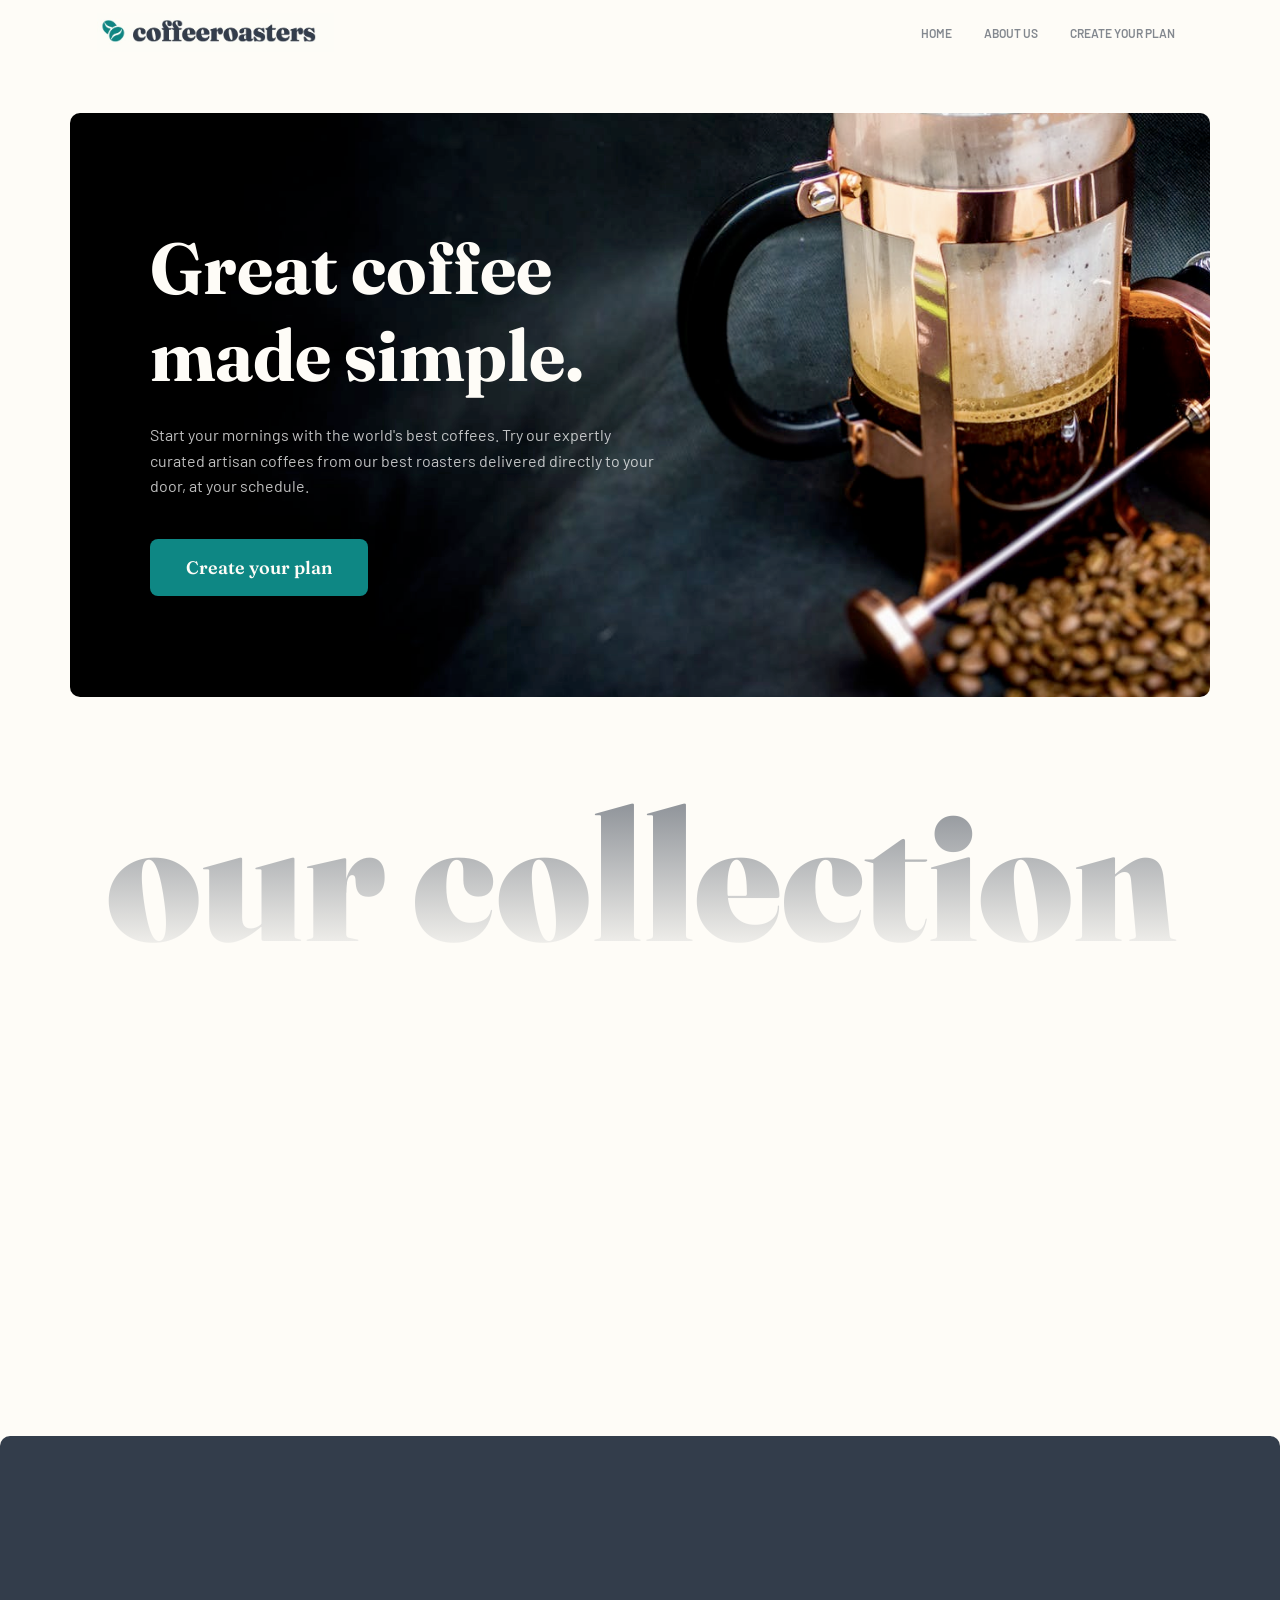
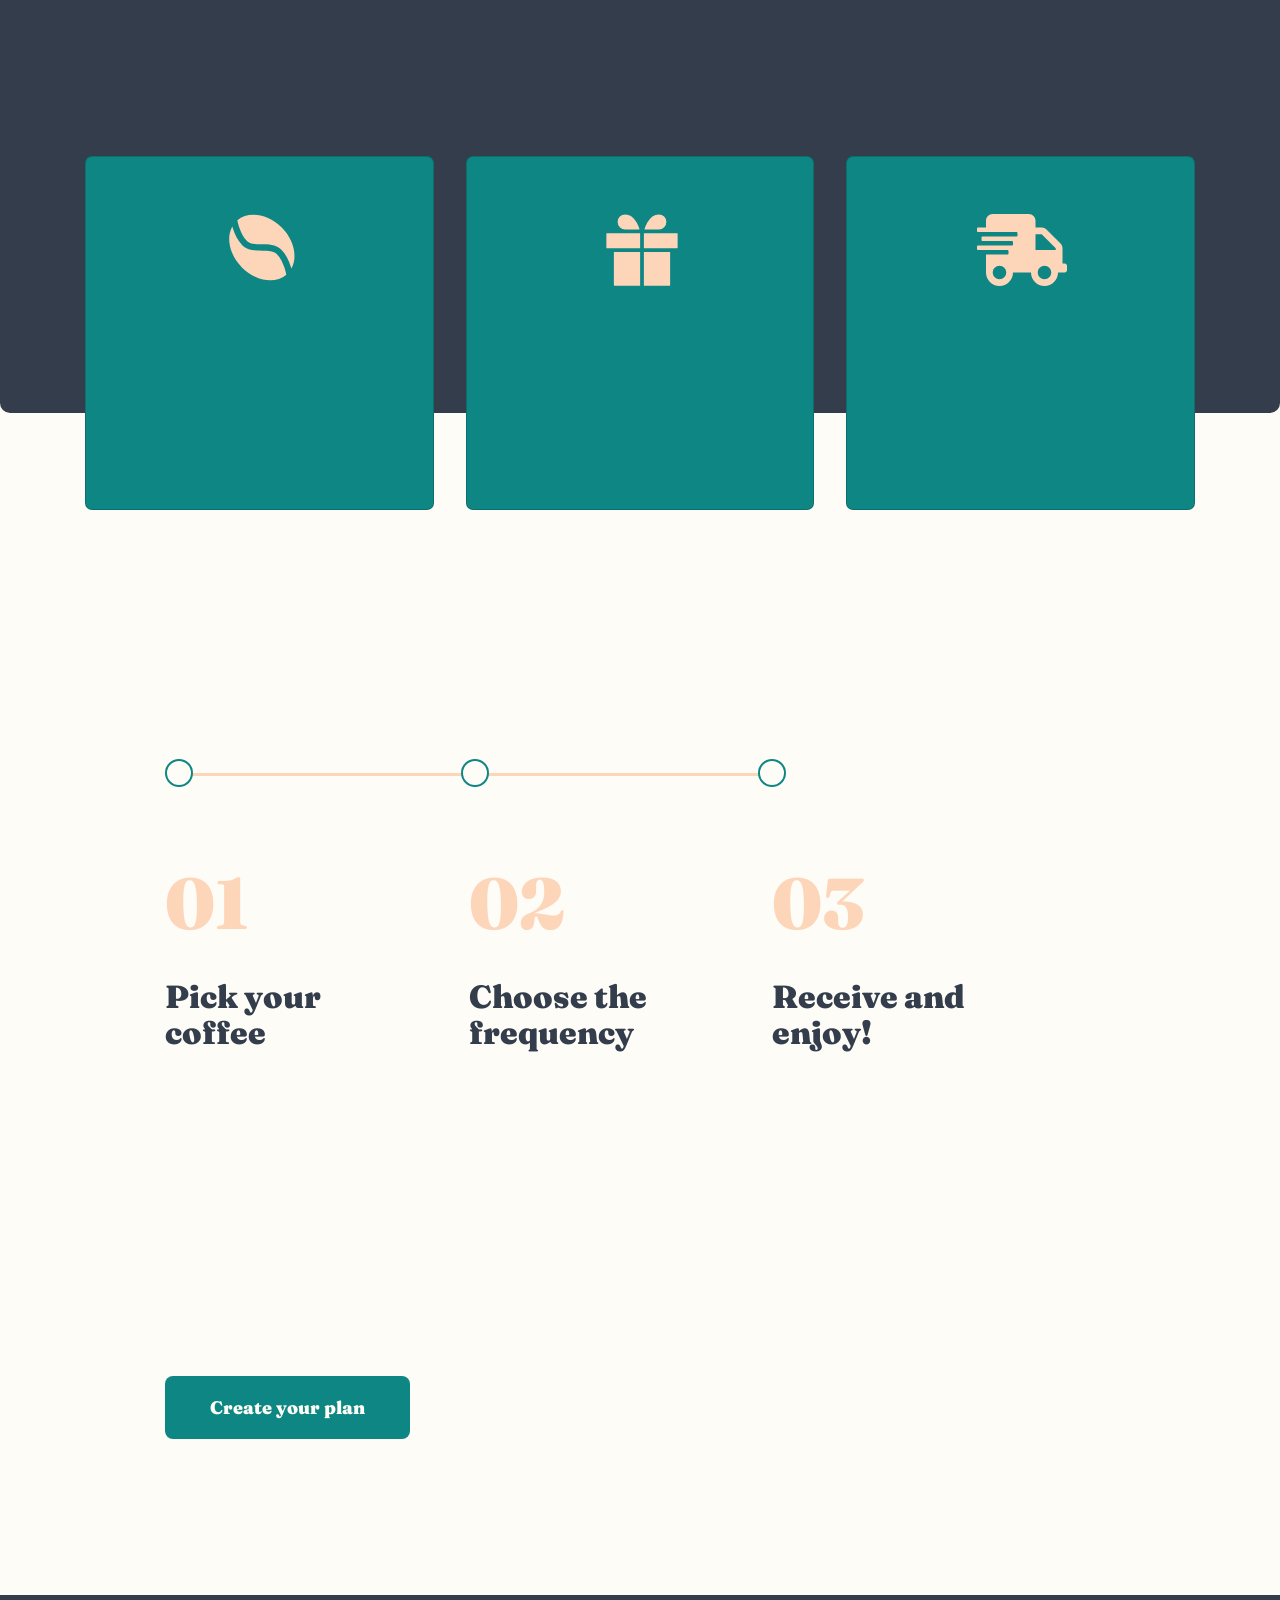
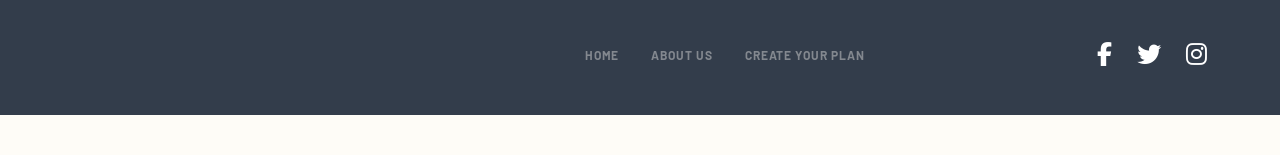
==== semi-final-master/semi-final-master/project1/index.html @ ee19f257 "Add files via upload" ====
<!DOCTYPE html>
<html lang="en">
<head>
    <meta charset="UTF-8">
    <meta name="viewport" content="width=device-width, initial-scale=1.0">
    <title>coffee roasters</title>
    <link rel="preconnect" href="https://fonts.googleapis.com">
<link rel="preconnect" href="https://fonts.gstatic.com" crossorigin>
<link href="https://fonts.googleapis.com/css2?family=Barlow:ital,wght@0,100;0,200;0,300;0,400;0,500;0,600;0,700;0,800;0,900;1,100;1,200;1,300;1,400;1,500;1,600;1,700;1,800;1,900&family=Cairo:wght@200..1000&family=Epilogue:ital,wght@0,100..900;1,100..900&family=Fraunces:ital,opsz,wght@0,9..144,100..900;1,9..144,100..900&family=Glory:ital,wght@0,100..800;1,100..800&family=Inter:ital,opsz,wght@0,14..32,100..900;1,14..32,100..900&family=Roboto:ital,wght@0,100..900;1,100..900&display=swap" rel="stylesheet">
    <link rel="preconnect" href="https://fonts.googleapis.com">
<link rel="preconnect" href="https://fonts.gstatic.com" crossorigin>
<link href="https://fonts.googleapis.com/css2?family=Barlow:ital,wght@0,100;0,200;0,300;0,400;0,500;0,600;0,700;0,800;0,900;1,100;1,200;1,300;1,400;1,500;1,600;1,700;1,800;1,900&family=Cairo:wght@200..1000&family=Epilogue:ital,wght@0,100..900;1,100..900&family=Glory:ital,wght@0,100..800;1,100..800&family=Inter:ital,opsz,wght@0,14..32,100..900;1,14..32,100..900&family=Roboto:ital,wght@0,100..900;1,100..900&display=swap" rel="stylesheet">
    <link href="https://cdn.jsdelivr.net/npm/bootstrap@5.3.8/dist/css/bootstrap.min.css" rel="stylesheet" integrity="sha384-sRIl4kxILFvY47J16cr9ZwB07vP4J8+LH7qKQnuqkuIAvNWLzeN8tE5YBujZqJLB" crossorigin="anonymous">
    <link rel="stylesheet" href="./style/styles.css">
    <link rel="stylesheet" href="https://cdnjs.cloudflare.com/ajax/libs/font-awesome/6.5.0/css/all.min.css">
</head> 
<body>
 <nav class="navbar navbar-expand-lg">
  <div class="container-fluid d-flex justify-content-between align-content-center align-items-center">
    <a class="navbar-brand d-flex align-items-center gap-2" href="#">
      <img src="./images/logo.jpeg" alt="coffeeroasters" class="logo object-fit-contain">
    </a>
    <div class="navbar-nav d-flex flex-row gap-3 phone-hide">
      <a class="nav-link fw-semibold navbar barlow phone-hide" href="index.html">HOME</a>
      <a class="nav-link fw-semibold navbar barlow phone-hide" href="aboutus.html">ABOUT US</a>
      <a class="nav-link fw-semibold navbar barlow phone-hide" href="subscribe.html">CREATE YOUR PLAN</a>
      <svg xmlns="http://www.w3.org/2000/svg" width="16px" height="15px" viewBox="0 0 24 24" class="phone-show nav-icon ">
	<path d="M0 0h24v24H0z" fill="none" />
	<path fill="#333d4b" d="M4 18q-.425 0-.712-.288T3 17t.288-.712T4 16h16q.425 0 .713.288T21 17t-.288.713T20 18zm0-5q-.425 0-.712-.288T3 12t.288-.712T4 11h16q.425 0 .713.288T21 12t-.288.713T20 13zm0-5q-.425 0-.712-.288T3 7t.288-.712T4 6h16q.425 0 .713.288T21 7t-.288.713T20 8z" />
</svg>

    </div>
  </div>
</nav>

<div class="container d-flex align-items-center justify-content-center gap-3 mt-5 position-relative overflow-hidden">
  <img src="./images/hero-image.png" alt="hero-image" class="hero-image  position-absolute z-0">
  <div class="overlay position-absolute phone-show z-1 "></div>
  <span class="position-absolute hero-text text-left d-flex flex-column gap-3 hero-span-1 z-3">
    <h1 class="fw-bold Fraunces white hero-text-h mb-2 z-3">Great coffee<br> made simple.</h1>
    <p class="barlow white2 mb-4 desktop-subtitle phone-hide subtitle z-3">Start your mornings with the world's best coffees. Try our expertly<br> curated artisan coffees from our best roasters delivered directly to your<br> door, at your schedule.</p>
     <p class="barlow white2 mb-4 tablet-subtitle phone-hide subtitle z-3">Start your mornings with the world's best coffees. Try our <br> expertly curated artisan coffees from our best roasters <br> delivered directly to your door, at your schedule.</p>
     <p class="barlow white2 mb-4  desktop-subtitle phone-show subtitle z-3">Start your mornings with the world's best <br> coffees. Try our  expertly curated artisan <br> coffees from our best roasters delivered <br> directly to your door, at your schedule.</p>
    <button onclick="window.location.href='subscribe.html'" class="btn btn2 white rounded-3 py-2 fw-semibold Fraunces green z-3">Create your plan</button>
  </span>
</div>

<div class="  collection-wrapper position-relative overflow-hidden">
  <p class="our-collection Fraunces position-absolute w-100 text-center z-0">our collection</p>
  <div class="d-flex justify-content-center  pt-5 coffee-row z-1">

    <div class="d-flex flex-column align-items-center coffee-card">
      <img src="./images/gran.png" alt="coffee" class="coffee0">
      <h3 class="Fraunces h3-0 desktop-subtitle">Gran Espresso</h3>
      <p class="p0 barlow text-center desktop-subtitle subtitle">Light and flavorful blend with cocoa and black pepper for an intense experience.</p>
       <div class="tablet-subtitle">
        <h3 class="Fraunces  h3-0">Gran Espresso</h3>
      <p class="p0 barlow text-center subtitle">Light and flavorful blend with cocoa and black pepper for an intense experience.</p>
       </div>
    </div>

    <div class="d-flex flex-column align-items-center coffee-card">
      <img src="./images/planatlo.png" alt="coffee" class="coffee0">
      <h3 class="Fraunces h3-0 desktop-subtitle">Planalto</h3>
      <p class="p0 barlow text-center desktop-subtitle subtitle">Brazilian dark roast with rich and velvety body, and hints of fruits and nuts.</p>
        <div class="tablet-subtitle">
       <h3 class="Fraunces h3-0">Planalto</h3>
      <p class="p0 barlow text-center subtitle">Brazilian dark roast with rich and velvety body, and hints of fruits and nuts.</p>
      </div>
    </div>

    <div class="d-flex flex-column align-items-center coffee-card">
      <img src="./images/picollo.png" alt="coffee" class="coffee0">
      <h3 class="Fraunces h3-0 desktop-subtitle">Piccollo</h3>
      <p class="p0 barlow text-center desktop-subtitle subtitle">Mild and smooth blend featuring notes of toasted almond and dried cherry.</p>
      <div class="tablet-subtitle">
        <h3 class="Fraunces h3-0">Piccollo</h3>
      <p class="p0 barlow text-center subtitle">Mild and smooth blend featuring notes of toasted almond and dried cherry.</p>
      </div>

    </div>

    <div class="d-flex flex-column align-items-center coffee-card">
      <img src="./images/danche.png" alt="coffee" class="coffee1">
      <h3 class="Fraunces h3-0 desktop-subtitle">Danche</h3>
      <p class="p0 barlow text-center desktop-subtitle subtitle">Ethiopian hand-harvested blend densely packed with vibrant fruit notes.</p>
      <div class="tablet-subtitle">
        <h3 class="Fraunces h3-0">Danche</h3>
      <p class="p0 barlow text-center">Ethiopian hand-harvested blend densely packed with vibrant fruit notes.</p>
      </div>

    </div>

  </div>
</div>
<div class="d-flex div-1 justify-content-center align-self-center position-relative text-center ">
  <div class="choose-us-container position-absolute ">
    <h3 class="choose-us white Fraunces phone-hide">Why choose us?</h3>
    <h3 class="choose-us white Fraunces phone-show">Why choose <br> us?</h3>
    <p class="choose-us-text barlow white2 subtitle ">A large part of our role is choosing which particular coffees will be featured <br>
in our range. This means working closely with the best coffee growers to give <br>
you a more impactful experience on every level.</p>
  </div> 
  <div class="d-flex card-container position-absolute align-content-center justify-content-center align-items-center ">
 <div class="card green">
  <svg xmlns="http://www.w3.org/2000/svg" width="71px" height="71px" viewBox="0 0 14 14" class="icon2 desktop-subtitle">
	<path d="M0 0h14v14H0z" fill="none" />
	<path fill="#FDD6BA" fill-rule="evenodd" d="M2.175 12.356c2.221 1.867 6.048 1.27 8.75-1.431C13.37 8.48 14.09 5.114 12.822 2.85q-.073.26-.17.553c-.328.986-.894 2.252-1.837 3.196c-.54.54-1.2.79-1.859.91c-.635.116-1.315.116-1.928.116H7c-.645 0-1.219.002-1.733.095c-.501.091-.895.262-1.198.565c-.743.743-1.232 1.796-1.536 2.707a11 11 0 0 0-.358 1.364m-.997-1.206C-.09 8.886.63 5.52 3.075 3.075C5.777.373 9.604-.222 11.825 1.644l-.047.23c-.062.286-.162.685-.312 1.134c-.303.91-.792 1.964-1.535 2.707c-.303.303-.697.474-1.198.565c-.514.093-1.088.095-1.733.095h-.028c-.613 0-1.293 0-1.928.115c-.659.12-1.319.371-1.859.911c-.943.944-1.509 2.21-1.837 3.196q-.097.292-.17.553" clip-rule="evenodd" />
</svg>
<svg xmlns="http://www.w3.org/2000/svg" width="71px" height="71px" viewBox="0 0 14 14" class="icon2 tablet-subtitle">
	<path d="M0 0h14v14H0z" fill="none" />
	<path fill="#FDD6BA" fill-rule="evenodd" d="M2.175 12.356c2.221 1.867 6.048 1.27 8.75-1.431C13.37 8.48 14.09 5.114 12.822 2.85q-.073.26-.17.553c-.328.986-.894 2.252-1.837 3.196c-.54.54-1.2.79-1.859.91c-.635.116-1.315.116-1.928.116H7c-.645 0-1.219.002-1.733.095c-.501.091-.895.262-1.198.565c-.743.743-1.232 1.796-1.536 2.707a11 11 0 0 0-.358 1.364m-.997-1.206C-.09 8.886.63 5.52 3.075 3.075C5.777.373 9.604-.222 11.825 1.644l-.047.23c-.062.286-.162.685-.312 1.134c-.303.91-.792 1.964-1.535 2.707c-.303.303-.697.474-1.198.565c-.514.093-1.088.095-1.733.095h-.028c-.613 0-1.293 0-1.928.115c-.659.12-1.319.371-1.859.911c-.943.944-1.509 2.21-1.837 3.196q-.097.292-.17.553" clip-rule="evenodd" />
</svg>
 <h3 class="card-text white Fraunces quality">Best quality</h3>
 <p class="white barlow card-subtext desktop-subtitle phone-hide subtitle">Discover an endless variety of the world’s <br> best artisan coffee from each of our <br> roasters.</p>
 <p class="white barlow card-subtext1 tablet-subtitle phone-hide subtitle">Discover an endless variety of the world’s  best artisan <br> coffee from each of our  roasters.</p>
  <p class="white barlow card-subtext1 phone-show subtitle">Discover an endless variety of the world’s  best artisan  coffee from each of our  roasters.</p>

 </div>
  <div class="card green">
    <svg xmlns="http://www.w3.org/2000/svg" width="90px" height="90px" viewBox="0 0 24 24" class="green1 icon1 tablet-subtitle">
	<path d="M0 0h24v24H0z" fill="none" />
	<path fill="#FDD6BA" stroke="currentColor" stroke-linecap="round" stroke-linejoin="round" stroke-width="1" d="M20 12v9.4a.6.6 0 0 1-.6.6H4.6a.6.6 0 0 1-.6-.6V12m17.4-5H2.6a.6.6 0 0 0-.6.6v3.8a.6.6 0 0 0 .6.6h18.8a.6.6 0 0 0 .6-.6V7.6a.6.6 0 0 0-.6-.6M12 22V7m0 0H7.5a2.5 2.5 0 1 1 0-5C11 2 12 7 12 7m0 0h4.5a2.5 2.5 0 0 0 0-5C13 2 12 7 12 7" />
</svg>
 <svg xmlns="http://www.w3.org/2000/svg" width="90px" height="90px" viewBox="0 0 24 24" class="green1 icon1 desktop-subtitle">
	<path d="M0 0h24v24H0z" fill="none" />
	<path fill="#FDD6BA" stroke="currentColor" stroke-linecap="round" stroke-linejoin="round" stroke-width="1" d="M20 12v9.4a.6.6 0 0 1-.6.6H4.6a.6.6 0 0 1-.6-.6V12m17.4-5H2.6a.6.6 0 0 0-.6.6v3.8a.6.6 0 0 0 .6.6h18.8a.6.6 0 0 0 .6-.6V7.6a.6.6 0 0 0-.6-.6M12 22V7m0 0H7.5a2.5 2.5 0 1 1 0-5C11 2 12 7 12 7m0 0h4.5a2.5 2.5 0 0 0 0-5C13 2 12 7 12 7" />
</svg>
 <h3 class="card-text white Fraunces benefits">Exclusive benefits</h3>
 <p class="white barlow card-subtext desktop-subtitle subtitle">Special offers and swag when you <br> subscribe, including 30% off your first <br> shipment.</p>
  <p class="white barlow card-subtext2 tablet-subtitle subtitle">Special offers and swag when you  subscribe, <br> including 30% off your first  shipment.</p>

</div>
  <div class="card green">
    <svg xmlns="http://www.w3.org/2000/svg" width="90px" height="90px" viewBox="0 0 640 512" class="icon3 desktop-subtitle">
	<path d="M0 0h640v512H0z" fill="none" />
	<path fill="#FDD6BA" d="M624 352h-16V243.9c0-12.7-5.1-24.9-14.1-33.9L494 110.1c-9-9-21.2-14.1-33.9-14.1H416V48c0-26.5-21.5-48-48-48H112C85.5 0 64 21.5 64 48v48H8c-4.4 0-8 3.6-8 8v16c0 4.4 3.6 8 8 8h272c4.4 0 8 3.6 8 8v16c0 4.4-3.6 8-8 8H40c-4.4 0-8 3.6-8 8v16c0 4.4 3.6 8 8 8h208c4.4 0 8 3.6 8 8v16c0 4.4-3.6 8-8 8H8c-4.4 0-8 3.6-8 8v16c0 4.4 3.6 8 8 8h208c4.4 0 8 3.6 8 8v16c0 4.4-3.6 8-8 8H64v128c0 53 43 96 96 96s96-43 96-96h128c0 53 43 96 96 96s96-43 96-96h48c8.8 0 16-7.2 16-16v-32c0-8.8-7.2-16-16-16M160 464c-26.5 0-48-21.5-48-48s21.5-48 48-48s48 21.5 48 48s-21.5 48-48 48m320 0c-26.5 0-48-21.5-48-48s21.5-48 48-48s48 21.5 48 48s-21.5 48-48 48m80-208H416V144h44.1l99.9 99.9z" />
</svg>
<svg xmlns="http://www.w3.org/2000/svg" width="90px" height="90px" viewBox="0 0 640 512" class="icon3 tablet-subtitle">
	<path d="M0 0h640v512H0z" fill="none" />
	<path fill="#FDD6BA" d="M624 352h-16V243.9c0-12.7-5.1-24.9-14.1-33.9L494 110.1c-9-9-21.2-14.1-33.9-14.1H416V48c0-26.5-21.5-48-48-48H112C85.5 0 64 21.5 64 48v48H8c-4.4 0-8 3.6-8 8v16c0 4.4 3.6 8 8 8h272c4.4 0 8 3.6 8 8v16c0 4.4-3.6 8-8 8H40c-4.4 0-8 3.6-8 8v16c0 4.4 3.6 8 8 8h208c4.4 0 8 3.6 8 8v16c0 4.4-3.6 8-8 8H8c-4.4 0-8 3.6-8 8v16c0 4.4 3.6 8 8 8h208c4.4 0 8 3.6 8 8v16c0 4.4-3.6 8-8 8H64v128c0 53 43 96 96 96s96-43 96-96h128c0 53 43 96 96 96s96-43 96-96h48c8.8 0 16-7.2 16-16v-32c0-8.8-7.2-16-16-16M160 464c-26.5 0-48-21.5-48-48s21.5-48 48-48s48 21.5 48 48s-21.5 48-48 48m320 0c-26.5 0-48-21.5-48-48s21.5-48 48-48s48 21.5 48 48s-21.5 48-48 48m80-208H416V144h44.1l99.9 99.9z" />
</svg>
     <h3 class="card-text white Fraunces benefits">Free shipping</h3>
 <p class="white barlow card-subtext desktop-subtitle phone-hide subtitle">We cover the cost and coffee is delivered <br> fast. Peak freshness: guaranteed.</p>
 <p class="white barlow card-subtext3 tablet-subtitle phone-hide subtitle">We cover the cost and coffee is delivered  fast. Peak<br> freshness: guaranteed.</p>
  <p class="white barlow card-subtext phone-show subtitle">We cover the cost and coffee is delivered  fast. Peak freshness: guaranteed.</p>

  </div>
 
</div>
  </div>
</div>
<div class="space"></div>
<div class="how-it-work-container">
<p class="section-label Fraunces">How it works</p>

  <div class="timeline-wrapper phone-hide">
    <div class="timeline-line phone-hide"></div>
    <div class="d-flex position-relative justify-content-between z-1 green1">
      <div class="dot"></div>
      <div class="dot"></div>
      <div class="dot"></div>
    </div>
  </div>

  <div class="row g-4">
    <div class="col-md-4">
      <div class="step-number Fraunces o">01</div>
      <div class="step-title Fraunces">Pick your <br> coffee</div>
      <p class="step-desc barlow desktop-subtitle subtitle">Select from our evolving range of artisan <br> coffees. Our beans are ethically sourced <br> and we pay fair prices for them. There are <br> new coffees in all profiles every month <br> for you to try out.</p>
       <p class="step-desc barlow tablet-subtitle subtitle">Select from our evolving range<br> of artisan  coffees. Our beans<br> are ethically sourced  and we<br> pay fair prices for them. There <br>are  new coffees in all profiles <br> every month  for you to try out.</p>

    </div>
    <div class="col-md-4">
      <div class="step-number Fraunces">02</div>
      <div class="step-title Fraunces">Choose the <br> frequency</div>
      <p class="step-desc barlow desktop-subtitle subtitle">Customize your order frequency, <br> quantity, even your roast style and grind <br> type. Pause, skip or cancel your <br> subscription with no commitment <br> through our online portal.</p>
      <p class="step-desc barlow tablet-subtitle subtitle">Customize your order <br> frequency, quantity, even your <br> roast style and grind  type. <br> Pause, skip or cancel your <br> subscription with no <br> commitment  through our online <br> portal.</p>

    </div>
    <div class="col-md-4">
      <div class="step-number Fraunces">03</div>
      <div class="step-title Fraunces">Receive and <br> enjoy!</div>
      <p class="step-desc barlow desktop-subtitle subtitle">We ship your package within 48 hours, <br> freshly roasted. Sit back and enjoy <br> award-winning world-class coffees <br> curated to provide a distinct tasting <br> experience.</p>
      <p class="step-desc barlow tablet-subtitle subtitle">We ship your package within 48 <br> hours,  freshly roasted. Sit back <br> and enjoy  award-winning world- <br>class coffees  curated to provide <br> a distinct tasting  experience.</p>

    </div>
  </div>

  <button onclick="window.location.href='subscribe.html'" class="btn-cta green white Fraunces" >Create your plan</button>
  </div>
  <footer class=" d-flex align-items-center justify-content-between " >
  <div class="  container-fluid icons-container">
    <div class="d-flex align-items-center justify-content-between align-content-center">

      <img src="./images/img-footer.jpeg" alt="logo">

      <div class="d-flex  icon-container ">
        <a href="#" class="barlow footer-icon">HOME</a>
        <a href="aboutus.html" class="barlow footer-icon">ABOUT US</a>
        <a href="#" class="barlow footer-icon">CREATE YOUR PLAN</a>
      </div>

      <div class="d-flex gap-4">
  <a href="#"><i class="fab fa-facebook-f "></i></a>
  <a href="#"><i class="fab fa-twitter"></i></a>
  <a href="#"><i class="fab fa-instagram"></i></a>
</div>

    </div>
  </div>
</footer>
<script src="main.js"></script>
</body>
</html>
---- semi-final-master/semi-final-master/project1/style/styles.css ----
* {
    margin: 0;
    padding: 0;
    box-sizing: border-box;
}
body {
    background-color: #FEFCF7;
}
.navbar {
    font-size: 12px;
    color: #83888F;
    animation: fadeInDown 0.7s ease both;
}
.black {
    color: #333D4B;
}
.subtitle {
    font-weight: 400;
    font-size: 16px;
    line-height: 160%;
}
.tablet-card{
    display: none;
}
.phone-show{
  display: none;
}
.green1{
    color: #0E8784;
}
.logo {
    width: 236.999694824218px;
    height: auto;
    margin-left: 85px;
}
.navbar-nav {
    margin-right: 85px !important;
}
.tablet-subtitle{
    display: none;
}
.hero-image {
    width: 1947px;
    height: 1298px;
    top: -539px;
    left: -6px;
}
.container {
    width: 1270px !important;
    height: 584px !important;
    border-radius: 10px;
}
.barlow {
    font-family: 'Barlow', sans-serif;
}
.Fraunces {
    font-family: 'Fraunces', serif;
}
.white {
    color: #FEFCF7;
}
.hero-text-h {
    font-size: 72px;
    font-weight: 900px;
}
.hero-span-1 {
    left: 80px;
    top: 112px;
}
.white2 {
    color: rgba(255, 255, 255, 0.75);
}
.green {
    background-color: #0E8784;
}
.btn2 {
    font-size: 18px !important;
    width: 218px;
    height: 57px;
}
.btn2:hover {
    background-color: #66D2CF !important;
    color: #ffffff !important;
}
.our-collection {
    font-size: 182px;
    background: linear-gradient(to bottom, #83888F, #FEFCF7);
    -webkit-background-clip: text;
    -webkit-text-fill-color: transparent;
    background-clip: text;
    font-weight: 900;
    line-height: 100%;
    top:  27px;
    left: 0;
    white-space: nowrap;
}
.collection-wrapper {
    padding: 0 80px 80px;
    margin-top: 60px;
}

.coffee-row {
    position: relative;
    margin-top: 100px;
    padding-bottom: 40px;
    gap: 65px;
}
.coffee-card {
    gap: 16px;
    width: 220px;
}
.coffee0 {
    width: 253.5px;
    height: 193px;
    object-fit: contain;
}
.h3-0 {
    font-weight: 900;
    font-size: 24px;
}
.p0 {
    font-weight: 400;
    line-height: 160%;
    color: #333D4B;
}
.coffee1 {
    margin-top: 5px;
    width: 230.5px;
    height: 193px;
    object-fit: contain;
}
.div-1{
  width: 1280px;
  height: 577px;
  border-radius: 10px;
  background-color: #333D4B;
   margin: 0 auto;
}
.choose-us-container{
    top: 96px;
}
.choose-us{
    font-size: 40px;
    font-weight: 900;
    line-height: 120%;
}
.choose-us-text{
    line-height: 160%;
    font-weight: 400;
    margin-top: 35px;
}
.card-container{
    top: 320px;
    gap: 32px;
}
.card{
    width: 348.6666564941406px;
    height: 353.9998779296875px;
    border-radius: 7px;
}
.icon2{
    transform: translate(140.33px, 55px) scaleX(-1);
}
.icon1{
    transform: translate(130px, 48px)
}
.benefits{
    margin-top: 90px;
}
.card-text{
    font-size: 24px;
    font-weight: 900;
    line-height: 150%;
}
.card-subtext{
    line-height: 160%;
    font-weight: 400;
    margin-top: 15px;
}
.quality{
     margin-top: 100px;
}
.icon3{
    transform: translate(130px, 48px)
}
.space{
    width: 230px;
    height: 230px;
}
.how-it-work-container{
    margin-left: 165px;
    margin-right: 228px;
}
.section-label {
color: #83888F;
font-weight: 900;
line-height: 150%;
font-size: 24px;
 margin-bottom: 80px;
}
.timeline-wrapper {
  position: relative;
  margin-bottom: 80px;
   width: 70%;
}

.timeline-line {
  position: absolute;
  top: 14px;
  left: 14px;
  right: 14px;
  height: 3px;
  background:#FDD6BA ;
  z-index: 0;
}
.dot {
  width: 28px;
  height: 28px;
  border-radius: 50%;
  border: 2px solid #0E8784 ;
  background: #FEFCF7;
}

.step-number {
  font-size: 72px;
  font-weight: 900;
  color: #FDD6BA;
  line-height: 100%;
  margin-bottom:40px;
}

.step-title {
  font-size: 32px;
  font-weight: 900;
  line-height: 113.99999999999999%;
  color: #333D4B;
  margin-bottom: 40px;
  
}

.step-desc {
    font-weight: 400;
  font-size: 16px;
  color: #333D4B;
  line-height: 160%;
}

.btn-cta {
  border: none;
  padding:  18px 45px;
  font-size: 18px;
  font-weight: 900;
  border-radius: 8px;
  cursor: pointer;
  margin-top: 64px;
}


.btn-cta:hover {
    background-color: #66D2CF !important;
    color: #ffffff !important;
}
footer {
  background-color: #333D4B;
  width: 1280px;
  height: 119.99993896484375px;
  margin: 0 auto;
  margin-top: 156px;
  margin-bottom: 40px;
  padding: 20px 60px;
}

footer img {
    width: 237.000244140625;
  height: 50px;
}

footer a {
  color: #fff;
  font-weight: 700;
  text-decoration: none;
  font-size: 12px;
  letter-spacing: 0.92px;
}
.footer-icon{
    color: #83888F;
    transition: color 0.3s;
}
footer i {
  font-size: 24px;
}
.icon-container{
    gap: 32px;
}
icons-container{
  margin-left: 80px !important;
}

.footer-icon:hover{
    color: #FFFFFF;
} 
footer a i {
  transition: color 0.3s;
}

footer a:hover i {
  color: #FDD6BA;
}
@keyframes fadeInDown {
  from { opacity: 0; transform: translateY(-30px); }
  to { opacity: 1; transform: translateY(0); }
}

@keyframes fadeInUp {
  from { opacity: 0; transform: translateY(30px); }
  to { opacity: 1; transform: translateY(0); }
}

@keyframes fadeInLeft {
  from { opacity: 0; transform: translateX(-40px); }
  to { opacity: 1; transform: translateX(0); }
}

@keyframes fadeInRight {
  from { opacity: 0; transform: translateX(40px); }
  to { opacity: 1; transform: translateX(0); }
}

@keyframes scaleIn {
  from { opacity: 0; transform: scale(0.85); }
  to { opacity: 1; transform: scale(1); }
}


.reveal-on-scroll {
    opacity: 0;
    transform: translateY(30px);
    transition: all 0.6s ease-out;
}

.reveal-on-scroll.in-view {
    opacity: 1;
    transform: translateY(0);
}
.hero-span-1 {
  animation: fadeInLeft 0.9s ease 0.2s both;
}

.hero-image {
  animation: scaleIn 1s ease both;
}

.coffee-card {
  animation: fadeInUp 0.7s ease both;
}

.coffee-card:nth-child(1) { animation-delay: 0.1s; }
.coffee-card:nth-child(2) { animation-delay: 0.25s; }
.coffee-card:nth-child(3) { animation-delay: 0.4s; }
.coffee-card:nth-child(4) { animation-delay: 0.55s; }

.card {
  animation: fadeInUp 0.7s ease both;
  transition: transform 0.3s ease;
}

.card:hover {
  transform: translateY(-8px);
}

.card:nth-child(1) { animation-delay: 0.1s; }
.card:nth-child(2) { animation-delay: 0.25s; }
.card:nth-child(3) { animation-delay: 0.4s; }

.step-number {
  animation: fadeInLeft 0.7s ease both;
}

.col-md-4:nth-child(1) .step-number { animation-delay: 0.1s; }
.col-md-4:nth-child(2) .step-number { animation-delay: 0.25s; }
.col-md-4:nth-child(3) .step-number { animation-delay: 0.4s; }

.btn-cta {
  animation: scaleIn 0.6s ease 0.5s both;
  transition: transform 0.2s ease, background-color 0.3s;
}

.btn-cta:hover {
  transform: scale(1.05);
}

.btn2 {
  transition: transform 0.2s ease, background-color 0.3s;
}

.btn2:hover {
  transform: scale(1.05);
}

.dot {
  animation: scaleIn 0.5s ease both;
}

.dot:nth-child(1) { animation-delay: 0.1s; }
.dot:nth-child(2) { animation-delay: 0.3s; }
.dot:nth-child(3) { animation-delay: 0.5s; }

footer {
  animation: fadeInUp 0.7s ease 0.3s both;
}
/* تأثير مموج وحركة ناعمة لزرار الـ CTA */
.btn-cta, .btn2 {
    transition: all 0.4s cubic-bezier(0.175, 0.885, 0.32, 1.275);
    position: relative;
    overflow: hidden;
}

.btn-cta:hover, .btn2:hover {
    transform: translateY(-4px) scale(1.03);
    box-shadow: 0 10px 20px rgba(14, 135, 132, 0.3);
}

/* حركة ذكية لكروت القهوة عند الـ Hover */
.coffee-card {
    transition: transform 0.4s ease, box-shadow 0.4s ease;
    border-radius: 8px;
    padding: 15px;
}

.coffee-card:hover {
    transform: translateY(-10px);
    background-color: #ffffff;
    box-shadow: 0 15px 30px rgba(0, 0, 0, 0.05);
}

/* حركة دوران خفيفة للأيقونات داخل كروت المميزات */
.card {
    transition: transform 0.4s ease, box-shadow 0.4s ease;
}
.card:hover svg {
    animation: wobble 0.6s ease alternate;
}

@keyframes wobble {
    0% { transform: translateY(0) scaleX(-1); } /* حافظنا على الـ scaleX الحالي بتاعك */
    50% { transform: translateY(-8px) scaleX(-1) rotate(5deg); }
    100% { transform: translateY(0) scaleX(-1); }
}

/* أنيميشن ناعم للـ Links في الفوتر والـ Navbar */
.nav-link, footer a {
    position: relative;
    transition: color 0.3s ease;
}
.nav-link::after, footer a::after {
    content: '';
    position: absolute;
    width: 0;
    height: 2px;
    bottom: -4px;
    left: 0;
    background-color: #0E8784;
    transition: width 0.3s ease;
}
.nav-link:hover::after, footer a:hover::after {
    width: 100%;
}

@media (min-width: 769px) and (max-width: 1024px) {
  .logo{
    margin-left: 0px; 
  }
  .navbar-nav{
    margin-right: 0px !important; 
    gap: 33px !important;
  }
  .container {          
    width: 704px;     
    height: 504; 
    margin-top: 40px !important;        
  }

  .hero-image {        
    top: -535px;
    left: -290px;    
  }
  .hero-text-h {
    font-size: 48px;
    font-weight: 900px;
    line-height: 100%;
}
.hero-span-1 {
    left: 60px;
    top:  140px;
    line-height: 160%;
    font-weight: 400;
    
}
.desktop-subtitle{
    display: none !important;
}

    
  

  .our-collection {
    font-size: 112px;
    top:  20px;
    left: 12.04px;
    line-height: 100%;
  }

  .coffee-row {
    display: flex;
    margin-top: 40px;
    flex-direction: column;
  }

   .coffee-card {
    flex-direction: row !important;  
    width: 100%;
    gap: 24px;
    
  }

  .tablet-subtitle {
    display: flex !important;
    flex: 1;
    flex-direction: column;
    
  }

  .coffee0,
  .coffee1 {
    width: 253.5px;
    height: 193px;
  }
  .p0{
    text-align: left !important;
    margin-top: 24px !important;
  }
.div-1{
    width: 704px;
    height: 577px;
}
.choose-us-container{
    top: 64px;
}
.card-container{
    flex-direction: column;
}
.card{
    width: 573px;
    height: 188px;
}


.card-text{
     text-align: left;
    margin-top: -40px !important;
     margin-left: 180px !important;
}

.card-subtext1{
   align-items: center !important;
   text-align: left;
   margin-top: 10px;
   margin-left: 150px !important;
}
.card-subtext2{
   align-items: center !important;
   text-align: left;
   margin-top: 10px;
   margin-left: 90px !important;
}
.card-subtext3{
   align-items: center !important;
   text-align: left;
   margin-top: 10px;
   margin-left: 140px !important;
}
.quality{
    margin-top: 100px;
}
 
.icon2{
    transform: translate(50px, 55px) scaleX(-1);
    margin: 0px;
    gap: 8.45px;
}
.icon1{
    transform: translate(50px, 48px);
    margin: 0px;
}
  .icon3{
    transform: translate(50px, 55px) ;
    margin: 0px;
}
.how-it-work-container{
    margin-left: 32px;
   margin-right: 32px !important;
   margin-top: 230px;
}
footer{
  width: 704px;
  height: 100px;
  gap: 73px ;
   padding: 30px 20px;

}
footer img{
  width: 160.00035095214844px;
  height: auto;
  
}
footer .icons-container > div {
   
    gap: 24px !important; 
    
}


footer .icon-container {

    gap: 16px !important;
}

footer img {
    width: 160px;
    height: auto;
    margin-bottom: 10px;
}

footer i {
    font-size: 20px;
}
}
@media (max-width: 768px) {
 .phone-hide{
  display: none;
 } 
 .phone-show{
  display: block;
  
 }
 
 .nav-icon{
  transform: translate(490px,  0px);
 }
 .navbar{
  width: 343px;
  
 }
 .logo{
  width: 160px;
  height: 16.2021484375;
  margin-left: 5px;
 }
 .container {          
    width: 343px !important;     
    height: 506px !important; 
    margin-top: 20px !important;        
  }
  .hero-text-h{
    font-size: 40px;
  } 
  .hero-span-1{
    top: 50;
    left: 30px;
    align-items: center;
  }
.hero-image {
  object-fit: contain !important;
  top: -570px;
  left: -550px;
}
.overlay{
  width: 343px !important;     
  height: 506px !important; 
  background-color: #00000099;
}
.our-collection {
    font-size: 40px;
    top:  20px;
    left: 12.04px;
    line-height: 100%;
  }
  .coffee-row {
    display: flex;
    margin-top: 40px;
    flex-direction: column;
  }

   .coffee-card {
    flex-direction: column !important;  
    width: 100%;
    gap: 24px;
    
  }
  .div-1{
    width: 343px;
    height: 577px;
}
.card-container{
  flex-direction: column !important;
  top: 70% !important;
}
.card{
    width: 280px;
    height: 258.84564208984375px;
}
.choose-us-text{
  font-size: 16px;
  line-height: 160%;
  padding: 15px;
}
.icon2{
    transform: translate(100px, 30px) scaleX(-1);
    margin: 0px;
    gap: 8.45px;
}
.icon1{
  width: 75px;
    transform: translate(100px, 10px);
    margin: 0px;
}
  .icon3{
    width: 75px !important;
    transform: translate(100px, 10px) ;
    margin: 0px;
}
.quality{
    margin-top: 40px;
}
.card-subtext1{
  padding: 15px;
}
.benefits{
  margin-top: 10px;
}
.how-it-work-container{
  display: flex;
  flex-direction: column;
  margin-top: 500px;
  text-align: center;
  margin-left: 16px;
  margin-right: 16px;
  justify-content: center;
  align-items: center;

}

footer {
    width: 100%; 
    height: auto; 
    padding: 30px 20px;
}


footer .icons-container > div {
    flex-direction: column !important; 
    gap: 24px !important; 
    text-align: center;
}


footer .icon-container {
    flex-direction: row; 
    gap: 16px !important;
}

footer img {
    width: 160px;
    height: auto;
    margin-bottom: 10px;
}

footer i {
    font-size: 20px;
}
}
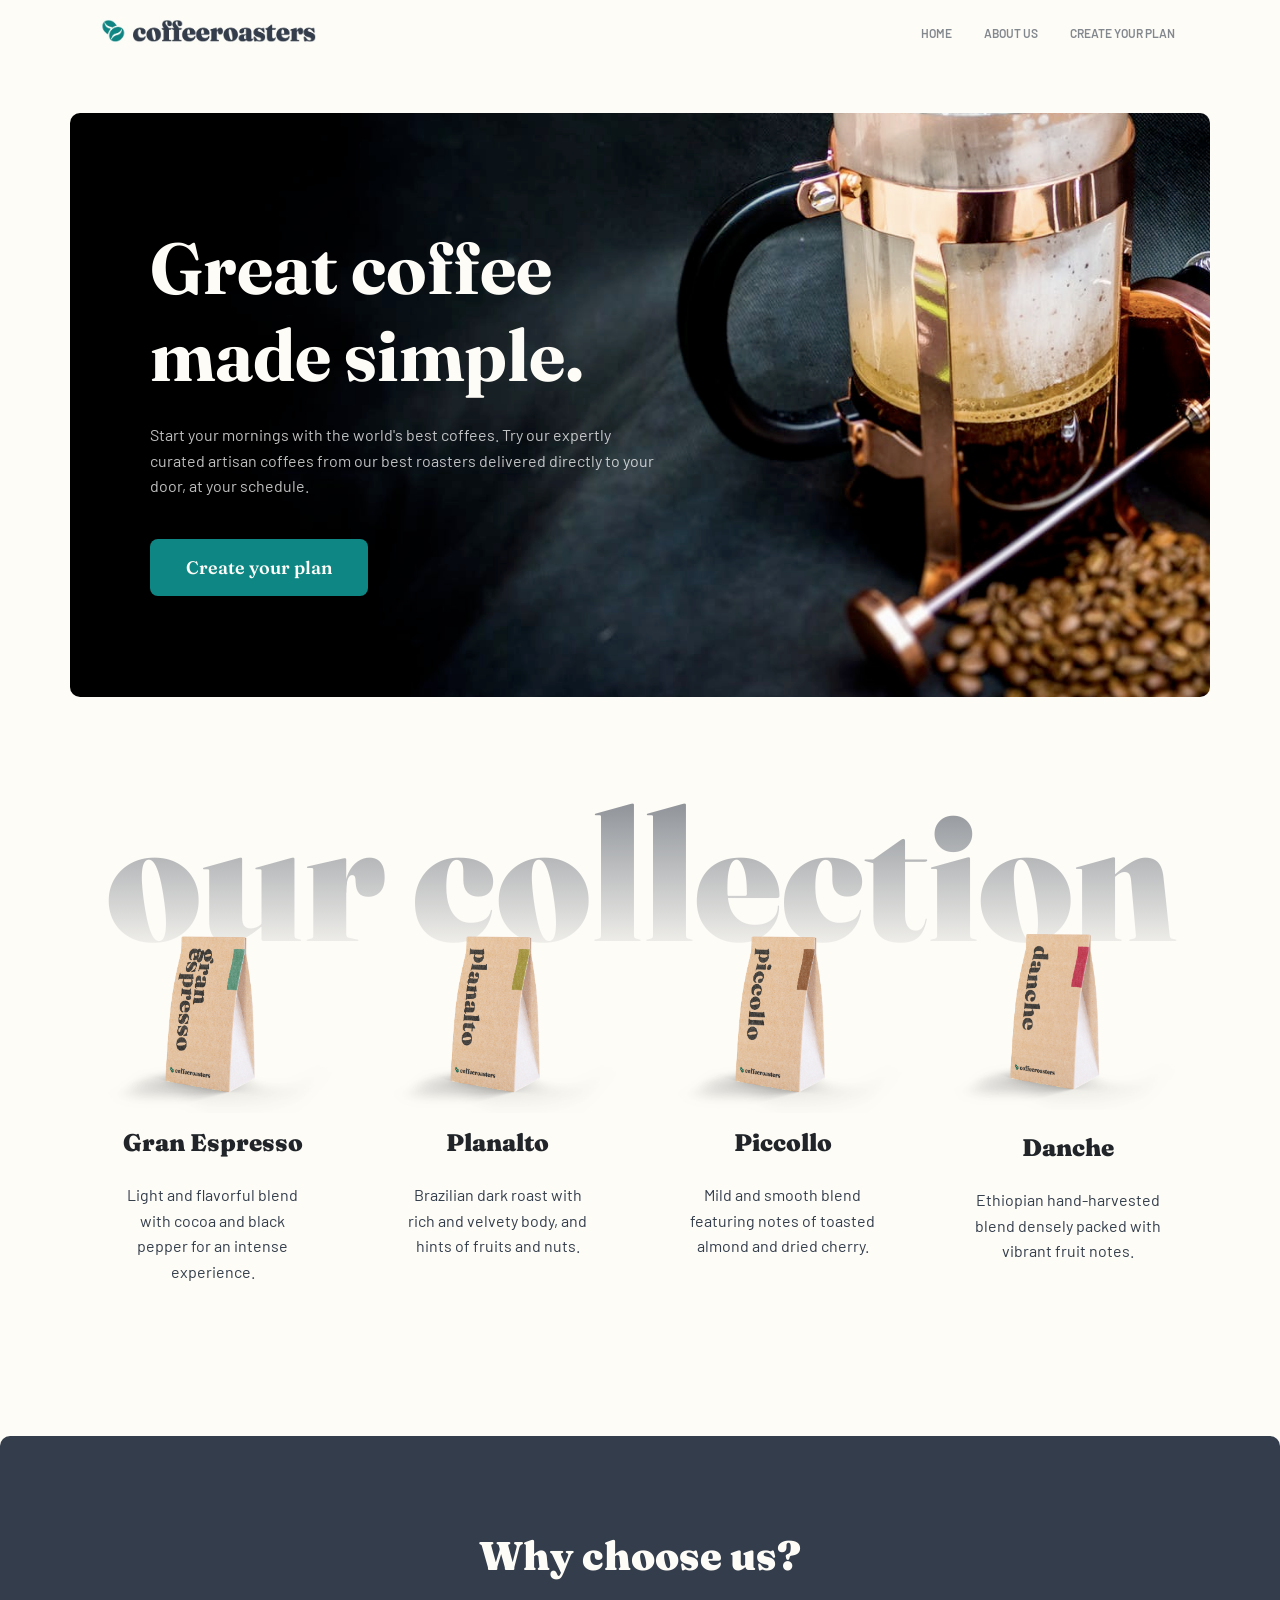
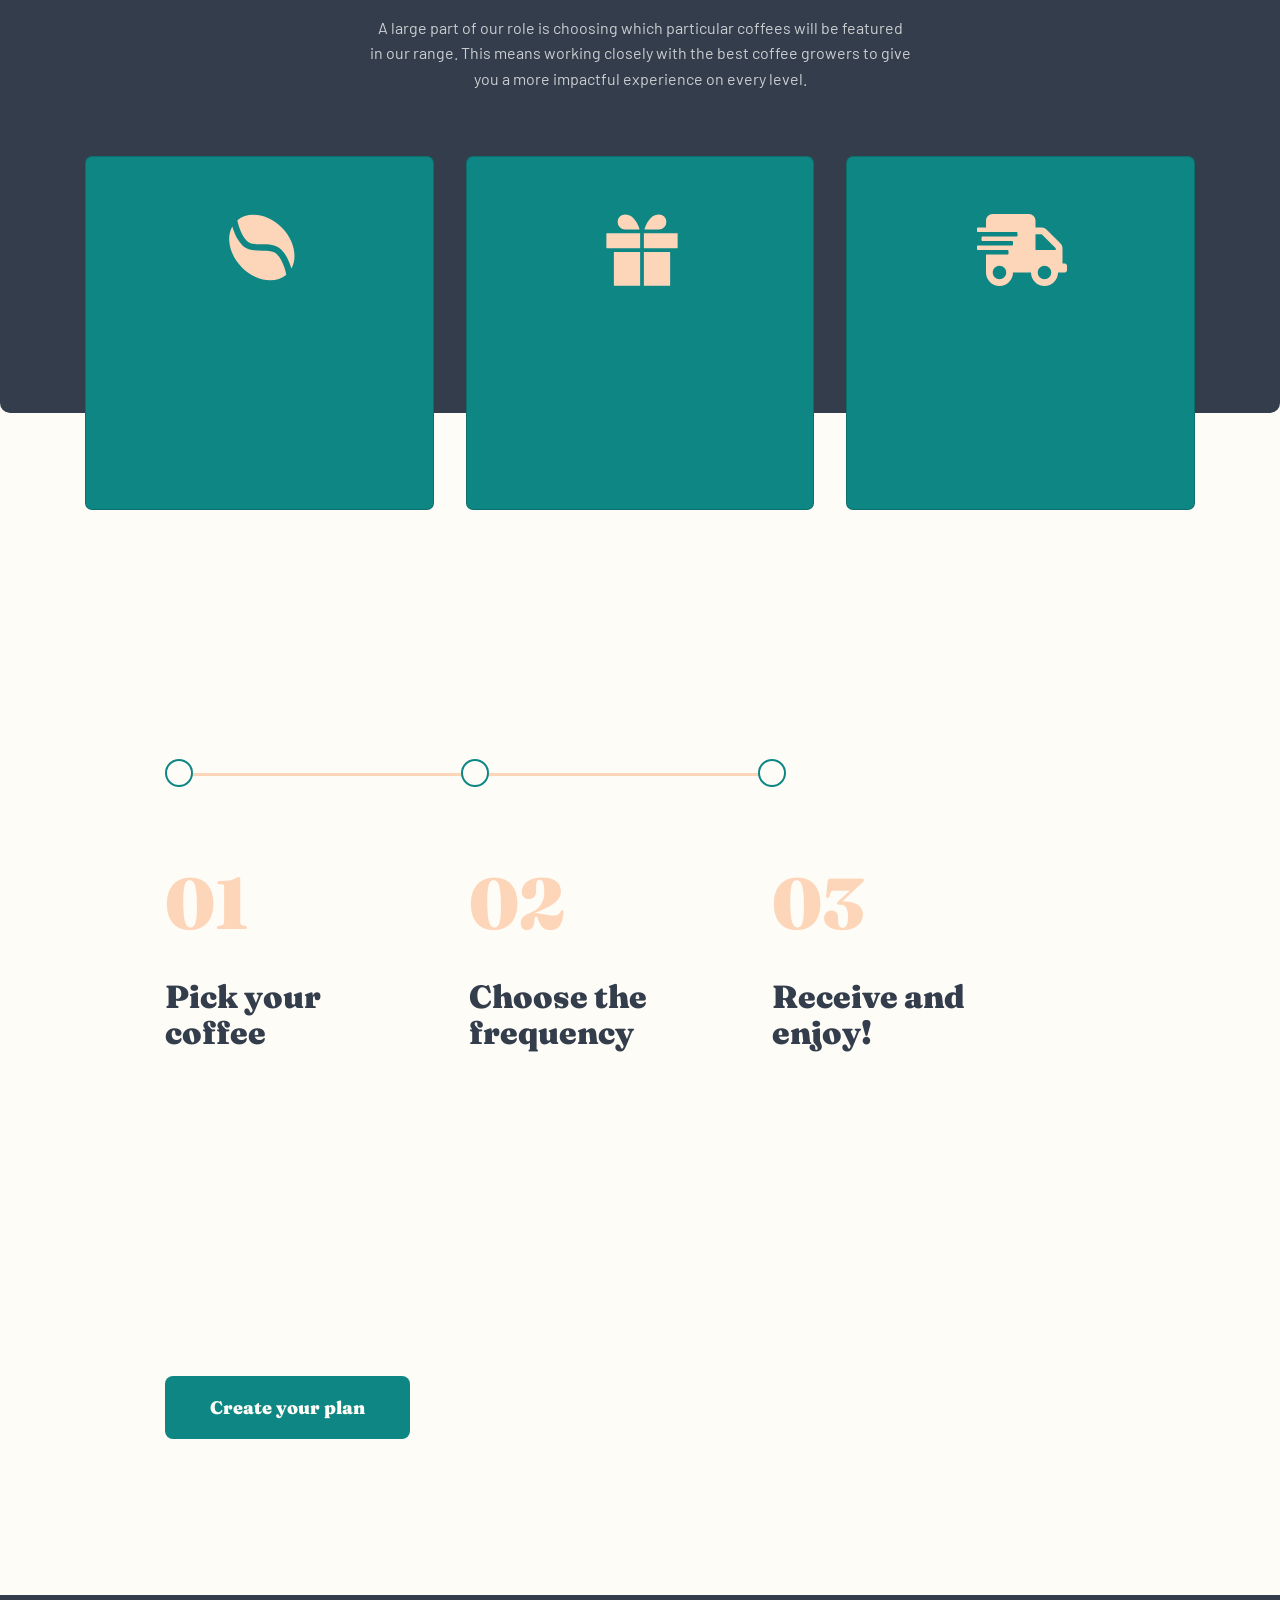
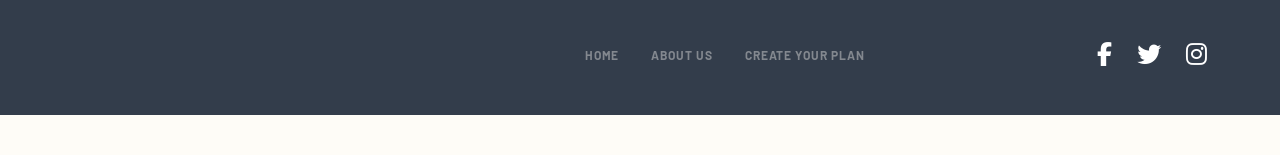
==== commit caa5622d: "Update index.html" ====
--- a/semi-final-master/semi-final-master/project1/index.html
+++ b/semi-final-master/semi-final-master/project1/index.html
@@ -198,7 +198,7 @@
       <div class="d-flex  icon-container ">
         <a href="#" class="barlow footer-icon">HOME</a>
         <a href="aboutus.html" class="barlow footer-icon">ABOUT US</a>
-        <a href="#" class="barlow footer-icon">CREATE YOUR PLAN</a>
+        <a href="subscribe.html" class="barlow footer-icon">CREATE YOUR PLAN</a>
       </div>
 
       <div class="d-flex gap-4">
@@ -212,4 +212,4 @@
 </footer>
 <script src="main.js"></script>
 </body>
-</html>+</html>
--- a/semi-final-master/semi-final-master/project1/style/styles.css
+++ b/semi-final-master/semi-final-master/project1/style/styles.css
@@ -645,7 +645,7 @@
  }
  
  .nav-icon{
-  transform: translate(490px,  0px);
+  transform: translate(120px,  0px);
  }
  .navbar{
   width: 343px;
@@ -778,4 +778,4 @@
 footer i {
     font-size: 20px;
 }
-}+}
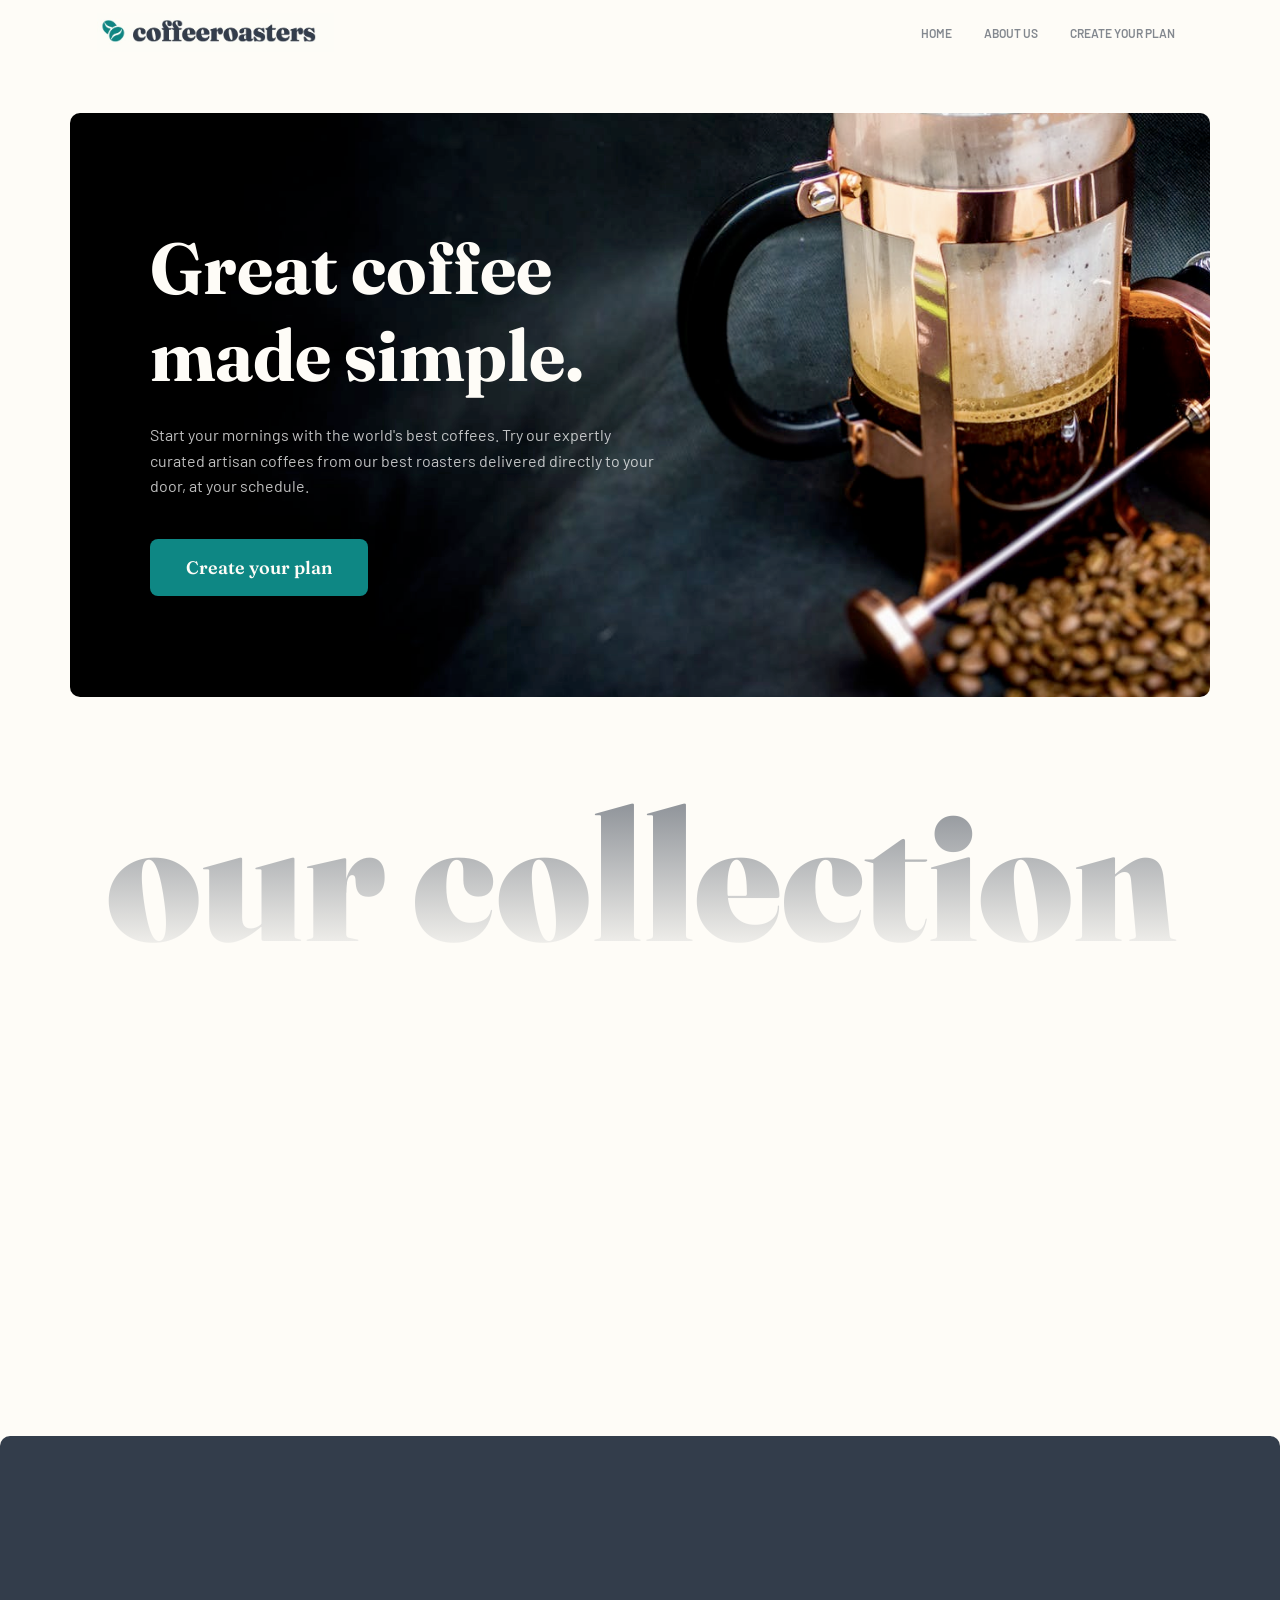
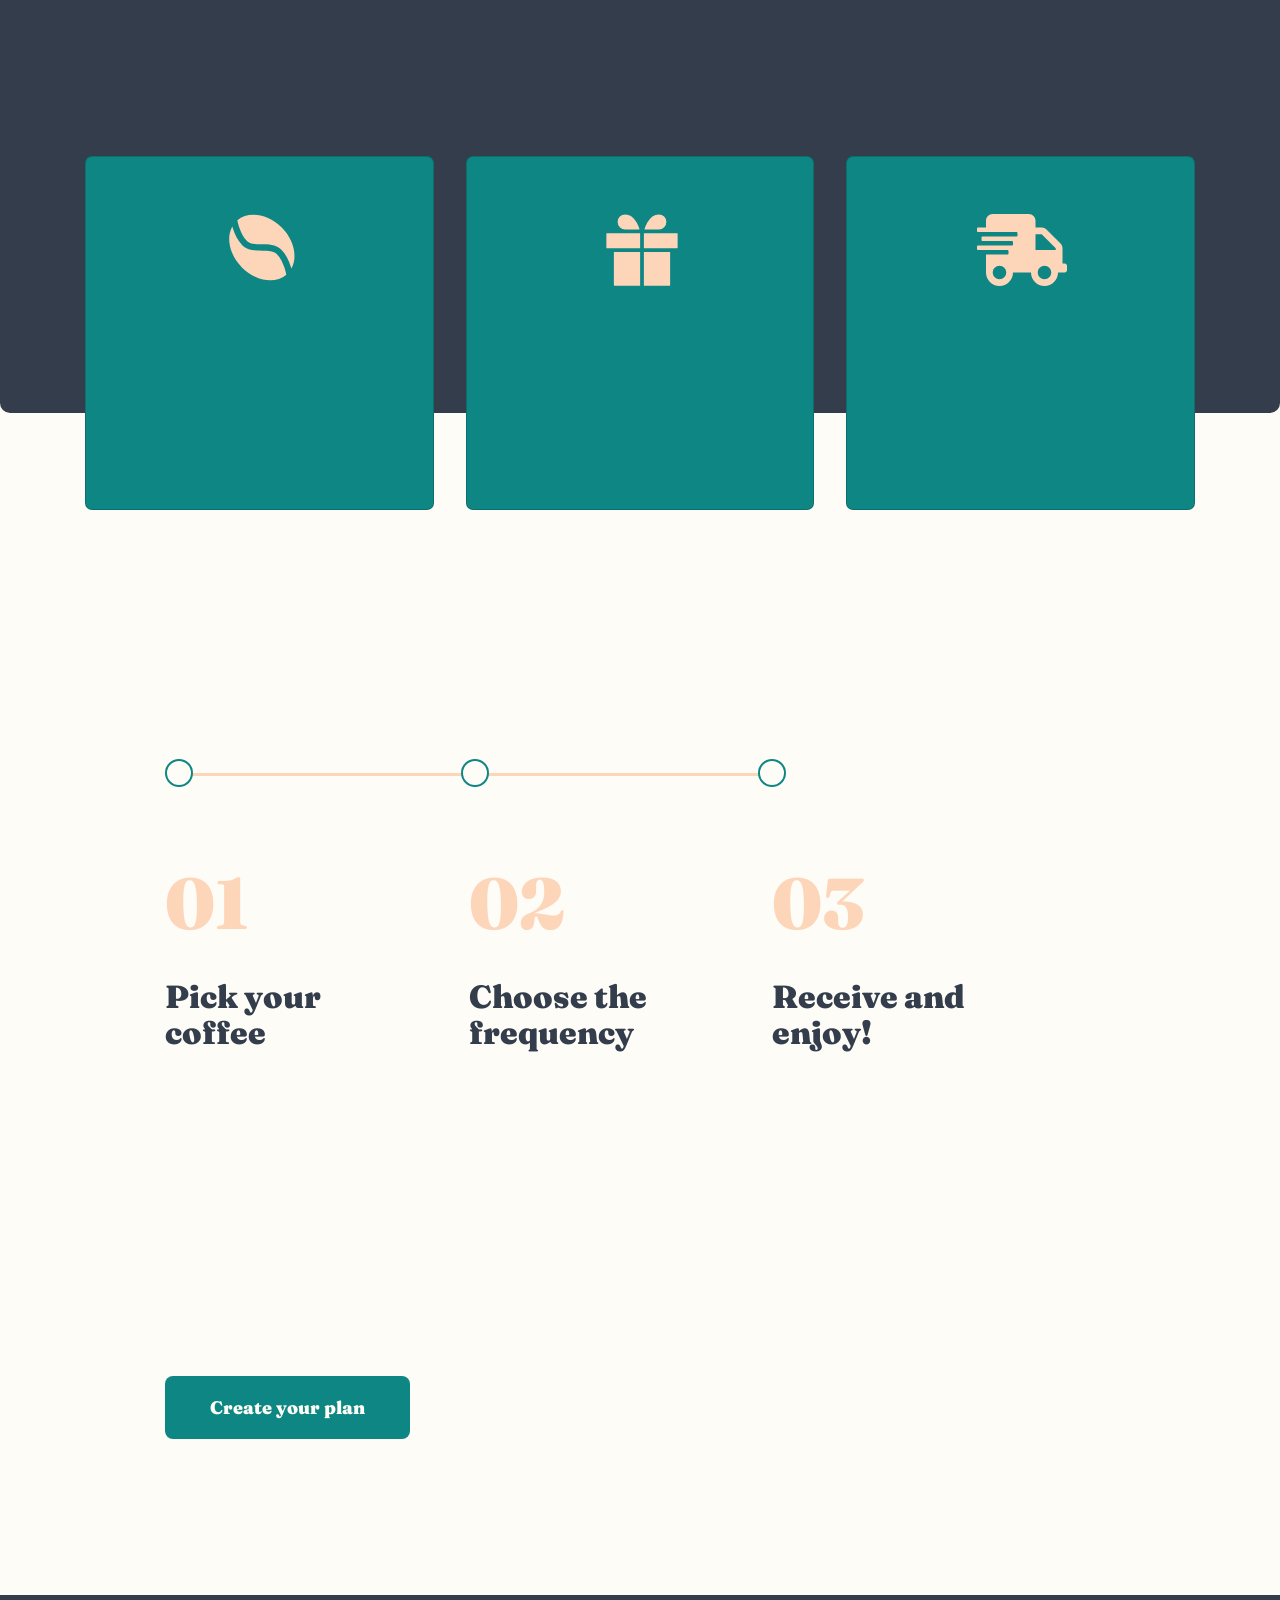
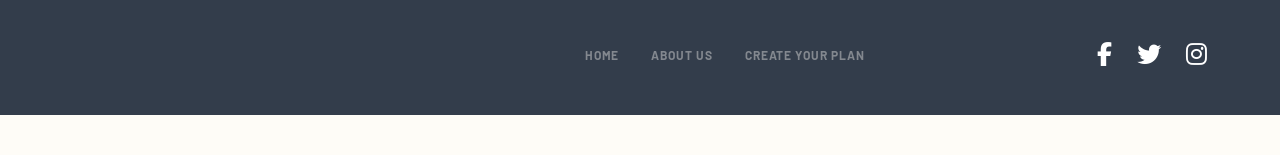
==== commit 1f9fa6cb: "Update index.html" ====
--- a/semi-final-master/semi-final-master/project1/index.html
+++ b/semi-final-master/semi-final-master/project1/index.html
@@ -17,7 +17,7 @@
 <body>
  <nav class="navbar navbar-expand-lg">
   <div class="container-fluid d-flex justify-content-between align-content-center align-items-center">
-    <a class="navbar-brand d-flex align-items-center gap-2" href="#">
+    <a class="navbar-brand d-flex align-items-center gap-2" href="index.html">
       <img src="./images/logo.jpeg" alt="coffeeroasters" class="logo object-fit-contain">
     </a>
     <div class="navbar-nav d-flex flex-row gap-3 phone-hide">
